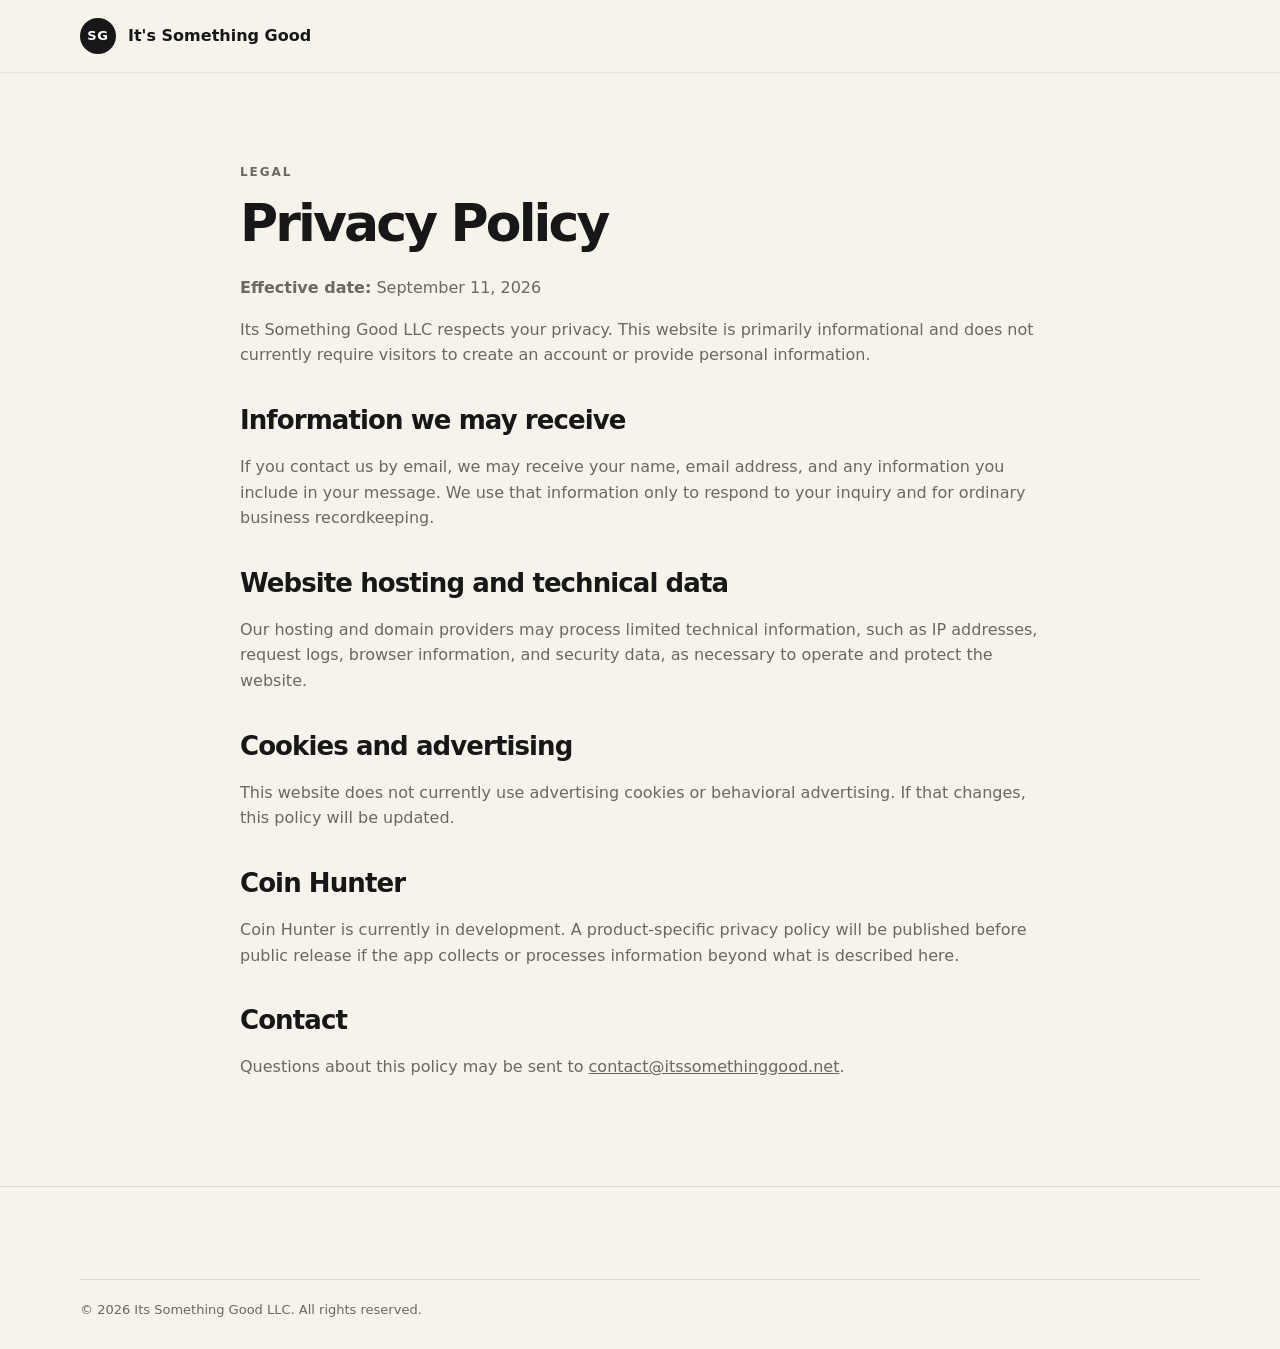
==== privacy.html @ b618f7d9 "Add files via upload It's Something Good Website" ====
<!doctype html><html lang="en"><head><meta charset="utf-8"><meta name="viewport" content="width=device-width,initial-scale=1"><title>Privacy Policy | It's Something Good</title><link rel="stylesheet" href="styles.css"></head><body><header class="site-header"><div class="wrap nav"><a class="brand" href="index.html"><span class="mark">SG</span><span>It's Something Good</span></a></div></header><main class="wrap legal"><p class="eyebrow">Legal</p><h1>Privacy Policy</h1><p><strong>Effective date:</strong> September 11, 2026</p><p>Its Something Good LLC respects your privacy. This website is primarily informational and does not currently require visitors to create an account or provide personal information.</p><h2>Information we may receive</h2><p>If you contact us by email, we may receive your name, email address, and any information you include in your message. We use that information only to respond to your inquiry and for ordinary business recordkeeping.</p><h2>Website hosting and technical data</h2><p>Our hosting and domain providers may process limited technical information, such as IP addresses, request logs, browser information, and security data, as necessary to operate and protect the website.</p><h2>Cookies and advertising</h2><p>This website does not currently use advertising cookies or behavioral advertising. If that changes, this policy will be updated.</p><h2>Coin Hunter</h2><p>Coin Hunter is currently in development. A product-specific privacy policy will be published before public release if the app collects or processes information beyond what is described here.</p><h2>Contact</h2><p>Questions about this policy may be sent to <a href="mailto:contact@itssomethinggood.net">contact@itssomethinggood.net</a>.</p></main><footer><div class="wrap copyright">© 2026 Its Something Good LLC. All rights reserved.</div></footer></body></html>
---- styles.css ----
:root{--bg:#f6f3ec;--ink:#171717;--muted:#6c675f;--card:#fff;--line:#ded8cc;--accent:#222}
*{box-sizing:border-box}html{scroll-behavior:smooth}body{margin:0;font-family:Inter,ui-sans-serif,system-ui,-apple-system,BlinkMacSystemFont,"Segoe UI",sans-serif;color:var(--ink);background:var(--bg);line-height:1.6}a{color:inherit}.wrap{width:min(1120px,calc(100% - 40px));margin:0 auto}.narrow{max-width:760px}.site-header{position:sticky;top:0;z-index:10;background:rgba(246,243,236,.92);backdrop-filter:blur(14px);border-bottom:1px solid rgba(0,0,0,.06)}.nav{height:72px;display:flex;align-items:center;justify-content:space-between;gap:24px}.brand{display:flex;align-items:center;gap:12px;text-decoration:none;font-weight:750}.mark{display:grid;place-items:center;width:36px;height:36px;border-radius:50%;background:#171717;color:#fff;font-size:13px;letter-spacing:.06em}nav{display:flex;gap:26px}nav a{text-decoration:none;color:var(--muted);font-size:14px;font-weight:650}.hero{padding:100px 0 90px}.hero-grid{display:grid;grid-template-columns:1.4fr .8fr;gap:70px;align-items:center}.eyebrow{text-transform:uppercase;letter-spacing:.16em;font-size:12px;font-weight:800;color:var(--muted);margin:0 0 16px}h1{font-size:clamp(48px,7vw,84px);line-height:.98;letter-spacing:-.055em;margin:0 0 26px;max-width:850px}h2{font-size:clamp(32px,4vw,48px);line-height:1.08;letter-spacing:-.035em;margin:0 0 20px}.lede{font-size:21px;max-width:690px;color:var(--muted);margin-bottom:34px}.actions{display:flex;gap:22px;align-items:center;flex-wrap:wrap}.button{display:inline-block;background:var(--accent);color:#fff;text-decoration:none;padding:14px 20px;border-radius:12px;font-weight:750}.text-link{text-decoration:none;font-weight:750}.hero-card{min-height:330px;background:#1c1c1c;color:#fff;border-radius:28px;padding:34px;display:flex;flex-direction:column;justify-content:flex-end;box-shadow:0 25px 70px rgba(0,0,0,.16)}.coin{width:120px;height:120px;border-radius:50%;border:10px double #d6b15a;display:grid;place-items:center;margin:auto;background:#bf9140;color:#2b2214;box-shadow:inset 0 0 0 3px rgba(255,255,255,.18)}.coin span{font-size:27px;font-weight:900;letter-spacing:.08em}.hero-card p{font-size:28px;font-weight:800;margin:24px 0 0}.hero-card small{color:#c8c8c8}.section{padding:92px 0}.alt{background:#ebe6da}.section p{font-size:18px;color:var(--muted)}.project-card{background:var(--card);border:1px solid var(--line);border-radius:26px;padding:38px;display:grid;grid-template-columns:1fr auto;gap:36px;align-items:center}.status{display:inline-block;padding:7px 11px;border-radius:999px;background:#eee9df;font-size:12px;font-weight:800;text-transform:uppercase;letter-spacing:.08em;margin-bottom:18px}.project-card h2{margin-bottom:12px}.project-badge{font-size:66px}.email{font-size:clamp(20px,4vw,32px);font-weight:800;text-decoration-thickness:2px;text-underline-offset:5px}footer{padding:54px 0 28px;border-top:1px solid var(--line)}.footer-grid{display:flex;justify-content:space-between;gap:30px;align-items:flex-start}.footer-grid p{color:var(--muted);margin:6px 0 0}.footer-links{display:flex;gap:20px}.footer-links a{color:var(--muted)}.copyright{margin-top:38px;padding-top:20px;border-top:1px solid var(--line);color:var(--muted);font-size:13px}.legal{padding:90px 0;max-width:800px}.legal h1{font-size:52px}.legal h2{font-size:26px;margin-top:38px}.legal p,.legal li{color:var(--muted)}@media(max-width:760px){nav{display:none}.hero{padding:72px 0 60px}.hero-grid{grid-template-columns:1fr;gap:42px}.hero-card{min-height:280px}.section{padding:70px 0}.project-card{grid-template-columns:1fr;padding:28px}.footer-grid{flex-direction:column}}
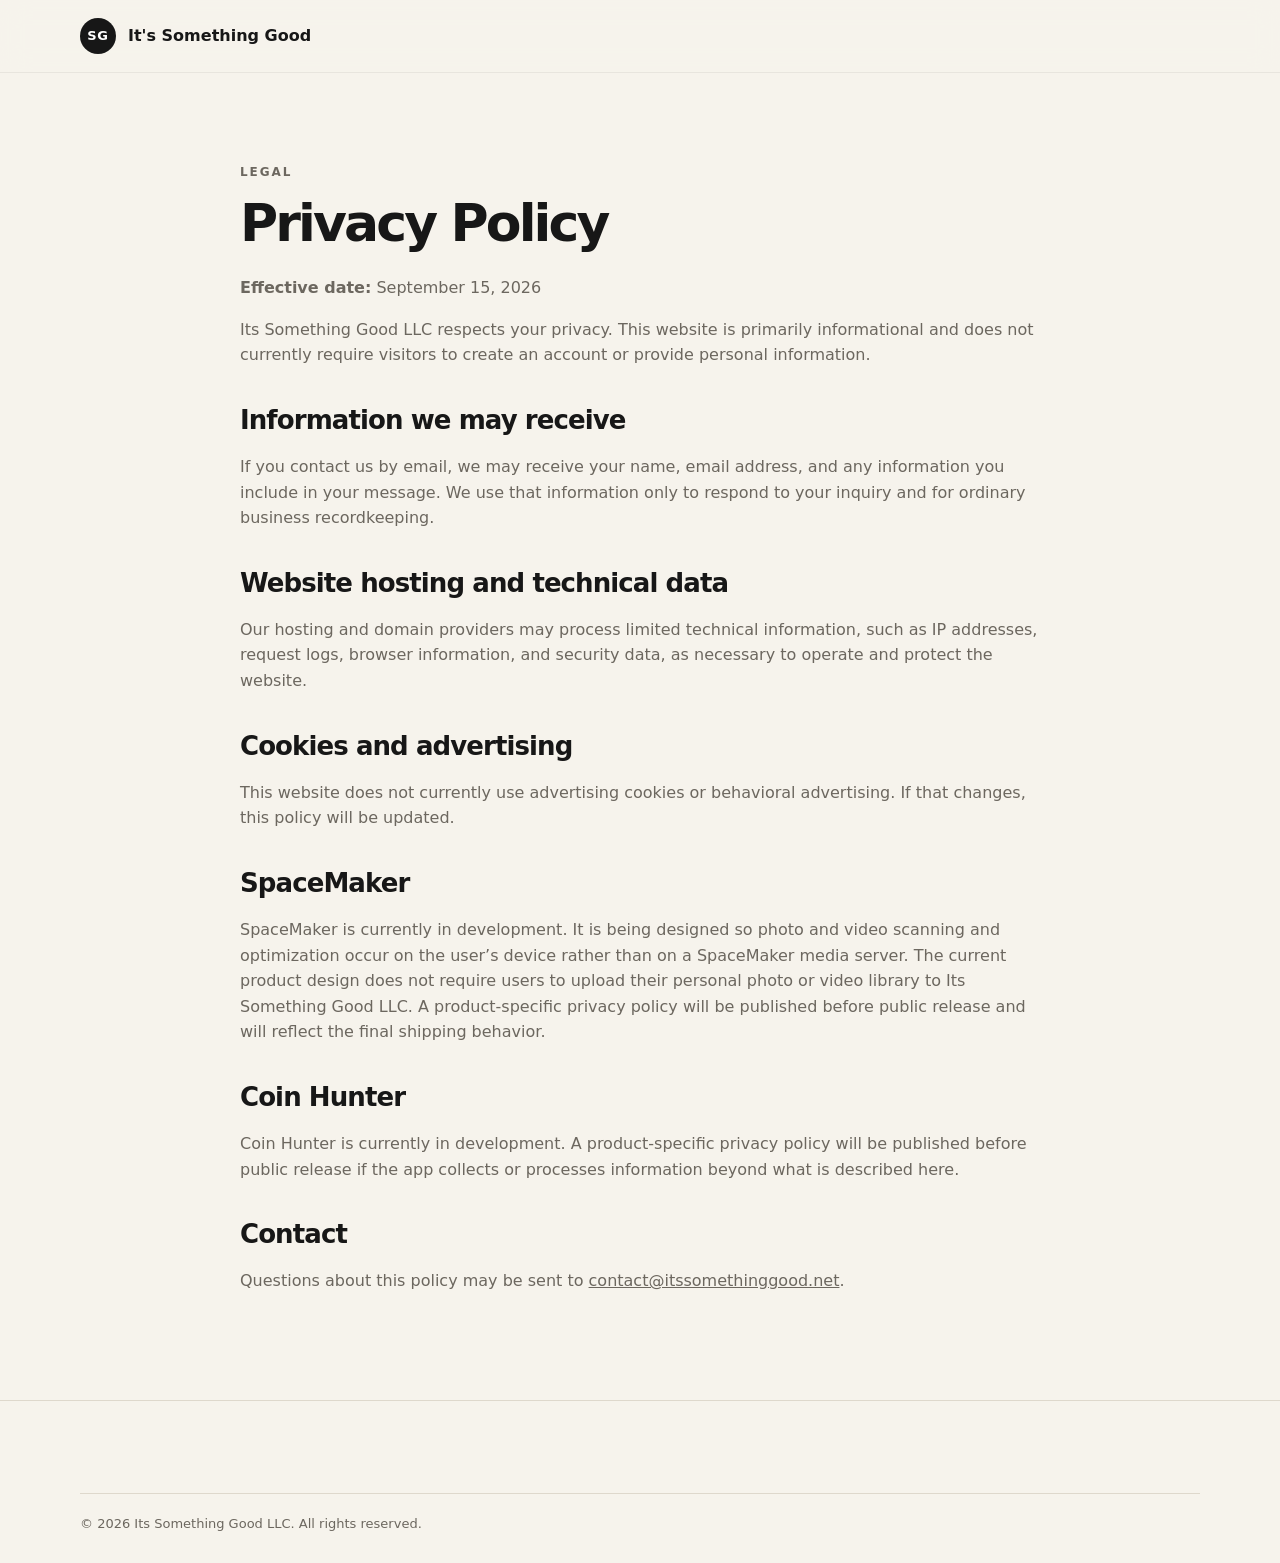
==== commit 8daa2057: "Add SpaceMaker privacy information" ====
--- a/privacy.html
+++ b/privacy.html
@@ -1 +1 @@
-<!doctype html><html lang="en"><head><meta charset="utf-8"><meta name="viewport" content="width=device-width,initial-scale=1"><title>Privacy Policy | It's Something Good</title><link rel="stylesheet" href="styles.css"></head><body><header class="site-header"><div class="wrap nav"><a class="brand" href="index.html"><span class="mark">SG</span><span>It's Something Good</span></a></div></header><main class="wrap legal"><p class="eyebrow">Legal</p><h1>Privacy Policy</h1><p><strong>Effective date:</strong> September 11, 2026</p><p>Its Something Good LLC respects your privacy. This website is primarily informational and does not currently require visitors to create an account or provide personal information.</p><h2>Information we may receive</h2><p>If you contact us by email, we may receive your name, email address, and any information you include in your message. We use that information only to respond to your inquiry and for ordinary business recordkeeping.</p><h2>Website hosting and technical data</h2><p>Our hosting and domain providers may process limited technical information, such as IP addresses, request logs, browser information, and security data, as necessary to operate and protect the website.</p><h2>Cookies and advertising</h2><p>This website does not currently use advertising cookies or behavioral advertising. If that changes, this policy will be updated.</p><h2>Coin Hunter</h2><p>Coin Hunter is currently in development. A product-specific privacy policy will be published before public release if the app collects or processes information beyond what is described here.</p><h2>Contact</h2><p>Questions about this policy may be sent to <a href="mailto:contact@itssomethinggood.net">contact@itssomethinggood.net</a>.</p></main><footer><div class="wrap copyright">© 2026 Its Something Good LLC. All rights reserved.</div></footer></body></html>+<!doctype html><html lang="en"><head><meta charset="utf-8"><meta name="viewport" content="width=device-width,initial-scale=1"><title>Privacy Policy | It's Something Good</title><link rel="stylesheet" href="styles.css"></head><body><header class="site-header"><div class="wrap nav"><a class="brand" href="index.html"><span class="mark">SG</span><span>It's Something Good</span></a></div></header><main class="wrap legal"><p class="eyebrow">Legal</p><h1>Privacy Policy</h1><p><strong>Effective date:</strong> September 15, 2026</p><p>Its Something Good LLC respects your privacy. This website is primarily informational and does not currently require visitors to create an account or provide personal information.</p><h2>Information we may receive</h2><p>If you contact us by email, we may receive your name, email address, and any information you include in your message. We use that information only to respond to your inquiry and for ordinary business recordkeeping.</p><h2>Website hosting and technical data</h2><p>Our hosting and domain providers may process limited technical information, such as IP addresses, request logs, browser information, and security data, as necessary to operate and protect the website.</p><h2>Cookies and advertising</h2><p>This website does not currently use advertising cookies or behavioral advertising. If that changes, this policy will be updated.</p><h2>SpaceMaker</h2><p>SpaceMaker is currently in development. It is being designed so photo and video scanning and optimization occur on the user’s device rather than on a SpaceMaker media server. The current product design does not require users to upload their personal photo or video library to Its Something Good LLC. A product-specific privacy policy will be published before public release and will reflect the final shipping behavior.</p><h2>Coin Hunter</h2><p>Coin Hunter is currently in development. A product-specific privacy policy will be published before public release if the app collects or processes information beyond what is described here.</p><h2>Contact</h2><p>Questions about this policy may be sent to <a href="mailto:contact@itssomethinggood.net">contact@itssomethinggood.net</a>.</p></main><footer><div class="wrap copyright">© 2026 Its Something Good LLC. All rights reserved.</div></footer></body></html>
--- a/styles.css
+++ b/styles.css
@@ -1,2 +1,2 @@
 :root{--bg:#f6f3ec;--ink:#171717;--muted:#6c675f;--card:#fff;--line:#ded8cc;--accent:#222}
-*{box-sizing:border-box}html{scroll-behavior:smooth}body{margin:0;font-family:Inter,ui-sans-serif,system-ui,-apple-system,BlinkMacSystemFont,"Segoe UI",sans-serif;color:var(--ink);background:var(--bg);line-height:1.6}a{color:inherit}.wrap{width:min(1120px,calc(100% - 40px));margin:0 auto}.narrow{max-width:760px}.site-header{position:sticky;top:0;z-index:10;background:rgba(246,243,236,.92);backdrop-filter:blur(14px);border-bottom:1px solid rgba(0,0,0,.06)}.nav{height:72px;display:flex;align-items:center;justify-content:space-between;gap:24px}.brand{display:flex;align-items:center;gap:12px;text-decoration:none;font-weight:750}.mark{display:grid;place-items:center;width:36px;height:36px;border-radius:50%;background:#171717;color:#fff;font-size:13px;letter-spacing:.06em}nav{display:flex;gap:26px}nav a{text-decoration:none;color:var(--muted);font-size:14px;font-weight:650}.hero{padding:100px 0 90px}.hero-grid{display:grid;grid-template-columns:1.4fr .8fr;gap:70px;align-items:center}.eyebrow{text-transform:uppercase;letter-spacing:.16em;font-size:12px;font-weight:800;color:var(--muted);margin:0 0 16px}h1{font-size:clamp(48px,7vw,84px);line-height:.98;letter-spacing:-.055em;margin:0 0 26px;max-width:850px}h2{font-size:clamp(32px,4vw,48px);line-height:1.08;letter-spacing:-.035em;margin:0 0 20px}.lede{font-size:21px;max-width:690px;color:var(--muted);margin-bottom:34px}.actions{display:flex;gap:22px;align-items:center;flex-wrap:wrap}.button{display:inline-block;background:var(--accent);color:#fff;text-decoration:none;padding:14px 20px;border-radius:12px;font-weight:750}.text-link{text-decoration:none;font-weight:750}.hero-card{min-height:330px;background:#1c1c1c;color:#fff;border-radius:28px;padding:34px;display:flex;flex-direction:column;justify-content:flex-end;box-shadow:0 25px 70px rgba(0,0,0,.16)}.coin{width:120px;height:120px;border-radius:50%;border:10px double #d6b15a;display:grid;place-items:center;margin:auto;background:#bf9140;color:#2b2214;box-shadow:inset 0 0 0 3px rgba(255,255,255,.18)}.coin span{font-size:27px;font-weight:900;letter-spacing:.08em}.hero-card p{font-size:28px;font-weight:800;margin:24px 0 0}.hero-card small{color:#c8c8c8}.section{padding:92px 0}.alt{background:#ebe6da}.section p{font-size:18px;color:var(--muted)}.project-card{background:var(--card);border:1px solid var(--line);border-radius:26px;padding:38px;display:grid;grid-template-columns:1fr auto;gap:36px;align-items:center}.status{display:inline-block;padding:7px 11px;border-radius:999px;background:#eee9df;font-size:12px;font-weight:800;text-transform:uppercase;letter-spacing:.08em;margin-bottom:18px}.project-card h2{margin-bottom:12px}.project-badge{font-size:66px}.email{font-size:clamp(20px,4vw,32px);font-weight:800;text-decoration-thickness:2px;text-underline-offset:5px}footer{padding:54px 0 28px;border-top:1px solid var(--line)}.footer-grid{display:flex;justify-content:space-between;gap:30px;align-items:flex-start}.footer-grid p{color:var(--muted);margin:6px 0 0}.footer-links{display:flex;gap:20px}.footer-links a{color:var(--muted)}.copyright{margin-top:38px;padding-top:20px;border-top:1px solid var(--line);color:var(--muted);font-size:13px}.legal{padding:90px 0;max-width:800px}.legal h1{font-size:52px}.legal h2{font-size:26px;margin-top:38px}.legal p,.legal li{color:var(--muted)}@media(max-width:760px){nav{display:none}.hero{padding:72px 0 60px}.hero-grid{grid-template-columns:1fr;gap:42px}.hero-card{min-height:280px}.section{padding:70px 0}.project-card{grid-template-columns:1fr;padding:28px}.footer-grid{flex-direction:column}}
+*{box-sizing:border-box}html{scroll-behavior:smooth}body{margin:0;font-family:Inter,ui-sans-serif,system-ui,-apple-system,BlinkMacSystemFont,"Segoe UI",sans-serif;color:var(--ink);background:var(--bg);line-height:1.6}a{color:inherit}.wrap{width:min(1120px,calc(100% - 40px));margin:0 auto}.narrow{max-width:760px}.site-header{position:sticky;top:0;z-index:10;background:rgba(246,243,236,.92);backdrop-filter:blur(14px);border-bottom:1px solid rgba(0,0,0,.06)}.nav{height:72px;display:flex;align-items:center;justify-content:space-between;gap:24px}.brand{display:flex;align-items:center;gap:12px;text-decoration:none;font-weight:750}.mark{display:grid;place-items:center;width:36px;height:36px;border-radius:50%;background:#171717;color:#fff;font-size:13px;letter-spacing:.06em}nav{display:flex;gap:26px}nav a{text-decoration:none;color:var(--muted);font-size:14px;font-weight:650}.hero{padding:100px 0 90px}.hero-grid{display:grid;grid-template-columns:1.4fr .8fr;gap:70px;align-items:center}.eyebrow{text-transform:uppercase;letter-spacing:.16em;font-size:12px;font-weight:800;color:var(--muted);margin:0 0 16px}h1{font-size:clamp(48px,7vw,84px);line-height:.98;letter-spacing:-.055em;margin:0 0 26px;max-width:850px}h2{font-size:clamp(32px,4vw,48px);line-height:1.08;letter-spacing:-.035em;margin:0 0 20px}.lede{font-size:21px;max-width:690px;color:var(--muted);margin-bottom:34px}.actions{display:flex;gap:22px;align-items:center;flex-wrap:wrap}.button{display:inline-block;background:var(--accent);color:#fff;text-decoration:none;padding:14px 20px;border-radius:12px;font-weight:750}.text-link{text-decoration:none;font-weight:750}.hero-card{min-height:330px;background:#1c1c1c;color:#fff;border-radius:28px;padding:34px;display:flex;flex-direction:column;justify-content:flex-end;box-shadow:0 25px 70px rgba(0,0,0,.16)}.hero-visual{display:flex;justify-content:center;align-items:center;min-height:180px;margin-bottom:8px}.hero-visual img{width:190px;height:190px;object-fit:contain;filter:drop-shadow(0 18px 28px rgba(0,0,0,.35))}.hero-card p{font-size:28px;font-weight:800;margin:24px 0 0}.hero-card small{color:#c8c8c8}.spacemaker-hero{background:radial-gradient(circle at 75% 20%,rgba(0,217,255,.24),transparent 34%),linear-gradient(145deg,#07172f,#0b2e66 58%,#08204c);overflow:hidden}.space-visual{min-height:185px;display:flex;align-items:center;justify-content:center;gap:22px}.media-stack{position:relative;display:flex;align-items:center;justify-content:center;color:#bdf8ff;background:linear-gradient(145deg,#0d4ca5,#082b68);border:1px solid rgba(126,234,255,.48);box-shadow:0 15px 35px rgba(0,0,0,.3),0 0 28px rgba(0,197,255,.18)}.media-stack span{position:absolute;font-size:20px;font-weight:900}.media-stack span:nth-child(1){transform:translate(-11px,-7px)}.media-stack span:nth-child(2){transform:translate(12px,10px);font-size:13px}.media-stack span:nth-child(3){transform:translate(17px,-18px);font-size:15px}.media-stack-large{width:108px;height:108px;border-radius:24px;transform:rotate(-5deg)}.media-stack-small{width:65px;height:65px;border-radius:17px;transform:rotate(5deg)}.space-arrow{font-size:46px;line-height:1;color:#4defff;text-shadow:0 0 18px rgba(77,239,255,.75);font-weight:300}.section{padding:92px 0}.alt{background:#ebe6da}.section p{font-size:18px;color:var(--muted)}.project-list{display:grid;gap:24px}.project-card{background:var(--card);border:1px solid var(--line);border-radius:26px;padding:38px;display:grid;grid-template-columns:1fr auto;gap:36px;align-items:center}.project-card-featured{border-color:#b8cedd;background:linear-gradient(145deg,#fff 0,#f6fbff 62%,#edf7ff 100%);box-shadow:0 18px 45px rgba(22,79,125,.08)}.status{display:inline-block;padding:7px 11px;border-radius:999px;background:#eee9df;font-size:12px;font-weight:800;text-transform:uppercase;letter-spacing:.08em;margin-bottom:18px}.project-card h2{margin-bottom:12px}.project-card .project-tagline{font-size:20px;color:#0d5b91;font-weight:800;margin:0 0 10px}.project-badge-wrap{display:flex;align-items:center;justify-content:center}.project-badge-image{width:110px;height:110px;object-fit:contain;filter:drop-shadow(0 12px 20px rgba(0,0,0,.18))}.spacemaker-badge{width:110px;height:110px;border-radius:26px;display:grid;place-items:center;color:#dffcff;font-weight:900;font-size:32px;letter-spacing:-.03em;background:radial-gradient(circle at 68% 25%,#15d7ff 0,#0875d6 26%,#0a367c 58%,#071a3b 100%);border:1px solid rgba(12,103,183,.35);box-shadow:0 15px 28px rgba(7,52,104,.22),inset 0 0 22px rgba(89,234,255,.2)}.feature-chips{display:flex;flex-wrap:wrap;gap:8px;margin-top:20px}.feature-chips span{font-size:12px;font-weight:750;color:#184d6d;background:#e8f5fb;border:1px solid #cae7f3;border-radius:999px;padding:7px 10px}.email{font-size:clamp(20px,4vw,32px);font-weight:800;text-decoration-thickness:2px;text-underline-offset:5px}footer{padding:54px 0 28px;border-top:1px solid var(--line)}.footer-grid{display:flex;justify-content:space-between;gap:30px;align-items:flex-start}.footer-grid p{color:var(--muted);margin:6px 0 0}.footer-links{display:flex;gap:20px}.footer-links a{color:var(--muted)}.copyright{margin-top:38px;padding-top:20px;border-top:1px solid var(--line);color:var(--muted);font-size:13px}.legal{padding:90px 0;max-width:800px}.legal h1{font-size:52px}.legal h2{font-size:26px;margin-top:38px}.legal p,.legal li{color:var(--muted)}@media(max-width:760px){nav{display:none}.hero{padding:72px 0 60px}.hero-grid{grid-template-columns:1fr;gap:42px}.hero-card{min-height:280px}.section{padding:70px 0}.project-card{grid-template-columns:1fr;padding:28px}.project-badge-wrap{justify-content:flex-start}.feature-chips{gap:6px}.footer-grid{flex-direction:column}}
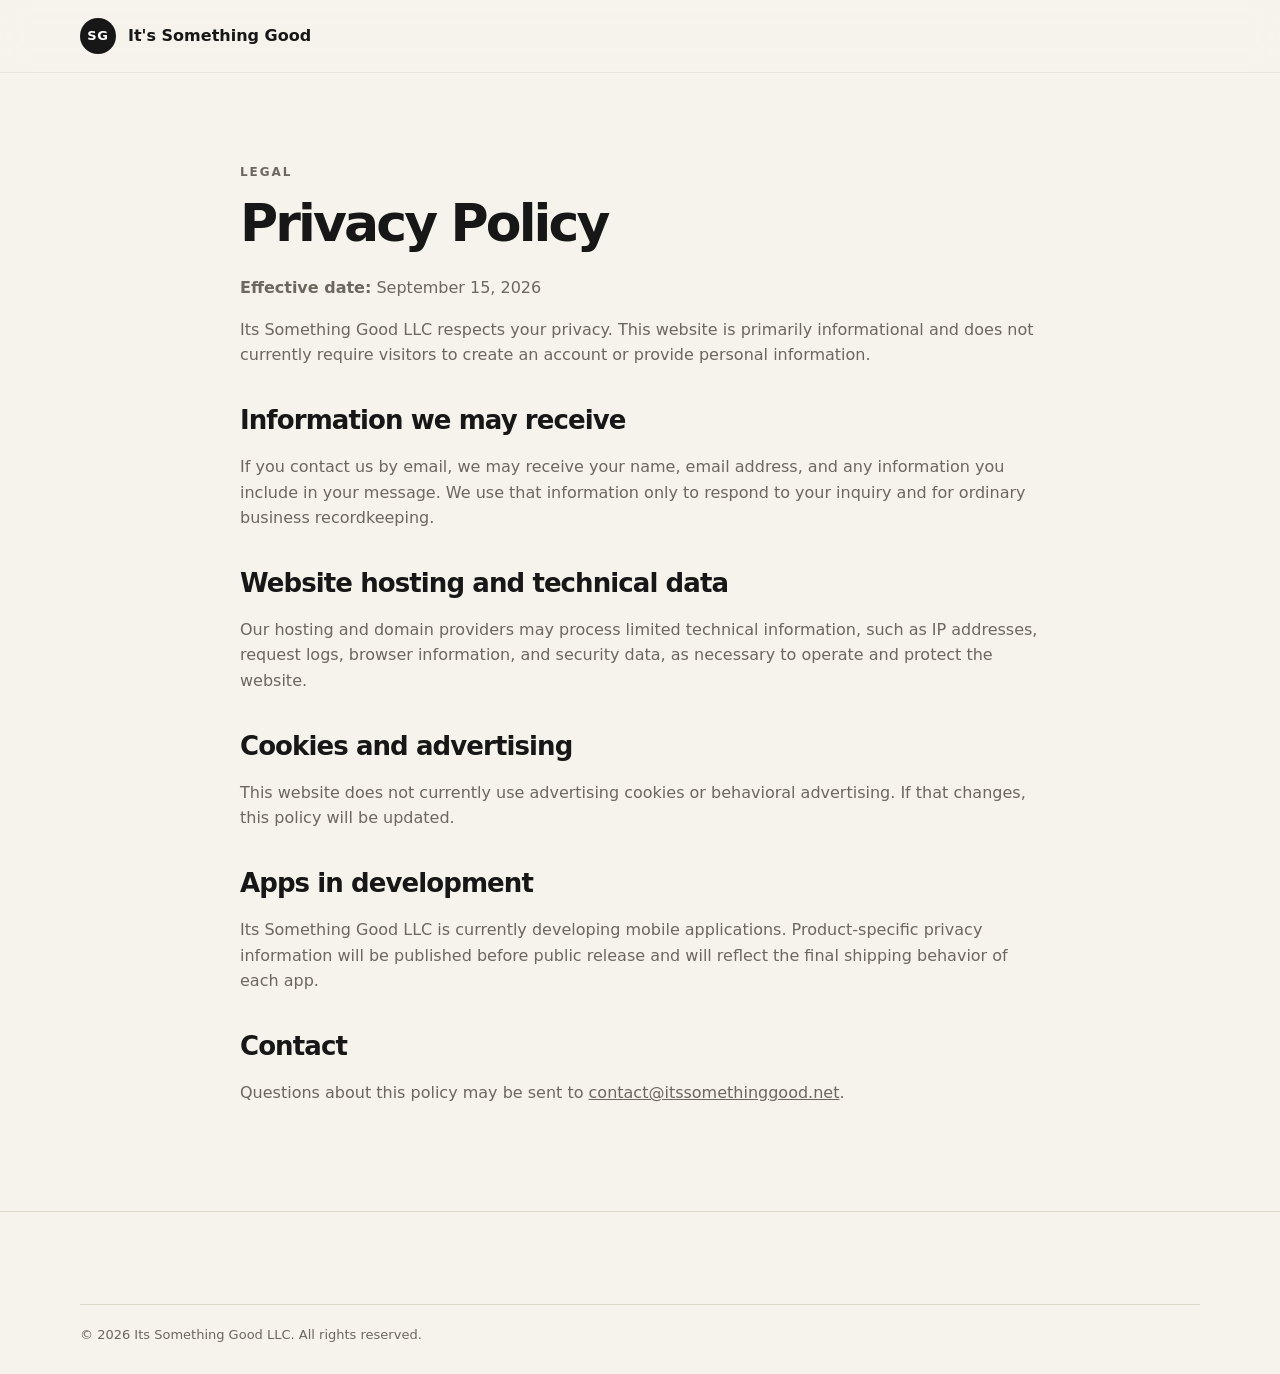
==== commit e276ef48: "Remove unreleased app details from public privacy page" ====
--- a/privacy.html
+++ b/privacy.html
@@ -1 +1 @@
-<!doctype html><html lang="en"><head><meta charset="utf-8"><meta name="viewport" content="width=device-width,initial-scale=1"><title>Privacy Policy | It's Something Good</title><link rel="stylesheet" href="styles.css"></head><body><header class="site-header"><div class="wrap nav"><a class="brand" href="index.html"><span class="mark">SG</span><span>It's Something Good</span></a></div></header><main class="wrap legal"><p class="eyebrow">Legal</p><h1>Privacy Policy</h1><p><strong>Effective date:</strong> September 15, 2026</p><p>Its Something Good LLC respects your privacy. This website is primarily informational and does not currently require visitors to create an account or provide personal information.</p><h2>Information we may receive</h2><p>If you contact us by email, we may receive your name, email address, and any information you include in your message. We use that information only to respond to your inquiry and for ordinary business recordkeeping.</p><h2>Website hosting and technical data</h2><p>Our hosting and domain providers may process limited technical information, such as IP addresses, request logs, browser information, and security data, as necessary to operate and protect the website.</p><h2>Cookies and advertising</h2><p>This website does not currently use advertising cookies or behavioral advertising. If that changes, this policy will be updated.</p><h2>SpaceMaker</h2><p>SpaceMaker is currently in development. It is being designed so photo and video scanning and optimization occur on the user’s device rather than on a SpaceMaker media server. The current product design does not require users to upload their personal photo or video library to Its Something Good LLC. A product-specific privacy policy will be published before public release and will reflect the final shipping behavior.</p><h2>Coin Hunter</h2><p>Coin Hunter is currently in development. A product-specific privacy policy will be published before public release if the app collects or processes information beyond what is described here.</p><h2>Contact</h2><p>Questions about this policy may be sent to <a href="mailto:contact@itssomethinggood.net">contact@itssomethinggood.net</a>.</p></main><footer><div class="wrap copyright">© 2026 Its Something Good LLC. All rights reserved.</div></footer></body></html>+<!doctype html><html lang="en"><head><meta charset="utf-8"><meta name="viewport" content="width=device-width,initial-scale=1"><title>Privacy Policy | It's Something Good</title><link rel="stylesheet" href="styles.css"></head><body><header class="site-header"><div class="wrap nav"><a class="brand" href="index.html"><span class="mark">SG</span><span>It's Something Good</span></a></div></header><main class="wrap legal"><p class="eyebrow">Legal</p><h1>Privacy Policy</h1><p><strong>Effective date:</strong> September 15, 2026</p><p>Its Something Good LLC respects your privacy. This website is primarily informational and does not currently require visitors to create an account or provide personal information.</p><h2>Information we may receive</h2><p>If you contact us by email, we may receive your name, email address, and any information you include in your message. We use that information only to respond to your inquiry and for ordinary business recordkeeping.</p><h2>Website hosting and technical data</h2><p>Our hosting and domain providers may process limited technical information, such as IP addresses, request logs, browser information, and security data, as necessary to operate and protect the website.</p><h2>Cookies and advertising</h2><p>This website does not currently use advertising cookies or behavioral advertising. If that changes, this policy will be updated.</p><h2>Apps in development</h2><p>Its Something Good LLC is currently developing mobile applications. Product-specific privacy information will be published before public release and will reflect the final shipping behavior of each app.</p><h2>Contact</h2><p>Questions about this policy may be sent to <a href="mailto:contact@itssomethinggood.net">contact@itssomethinggood.net</a>.</p></main><footer><div class="wrap copyright">© 2026 Its Something Good LLC. All rights reserved.</div></footer></body></html>
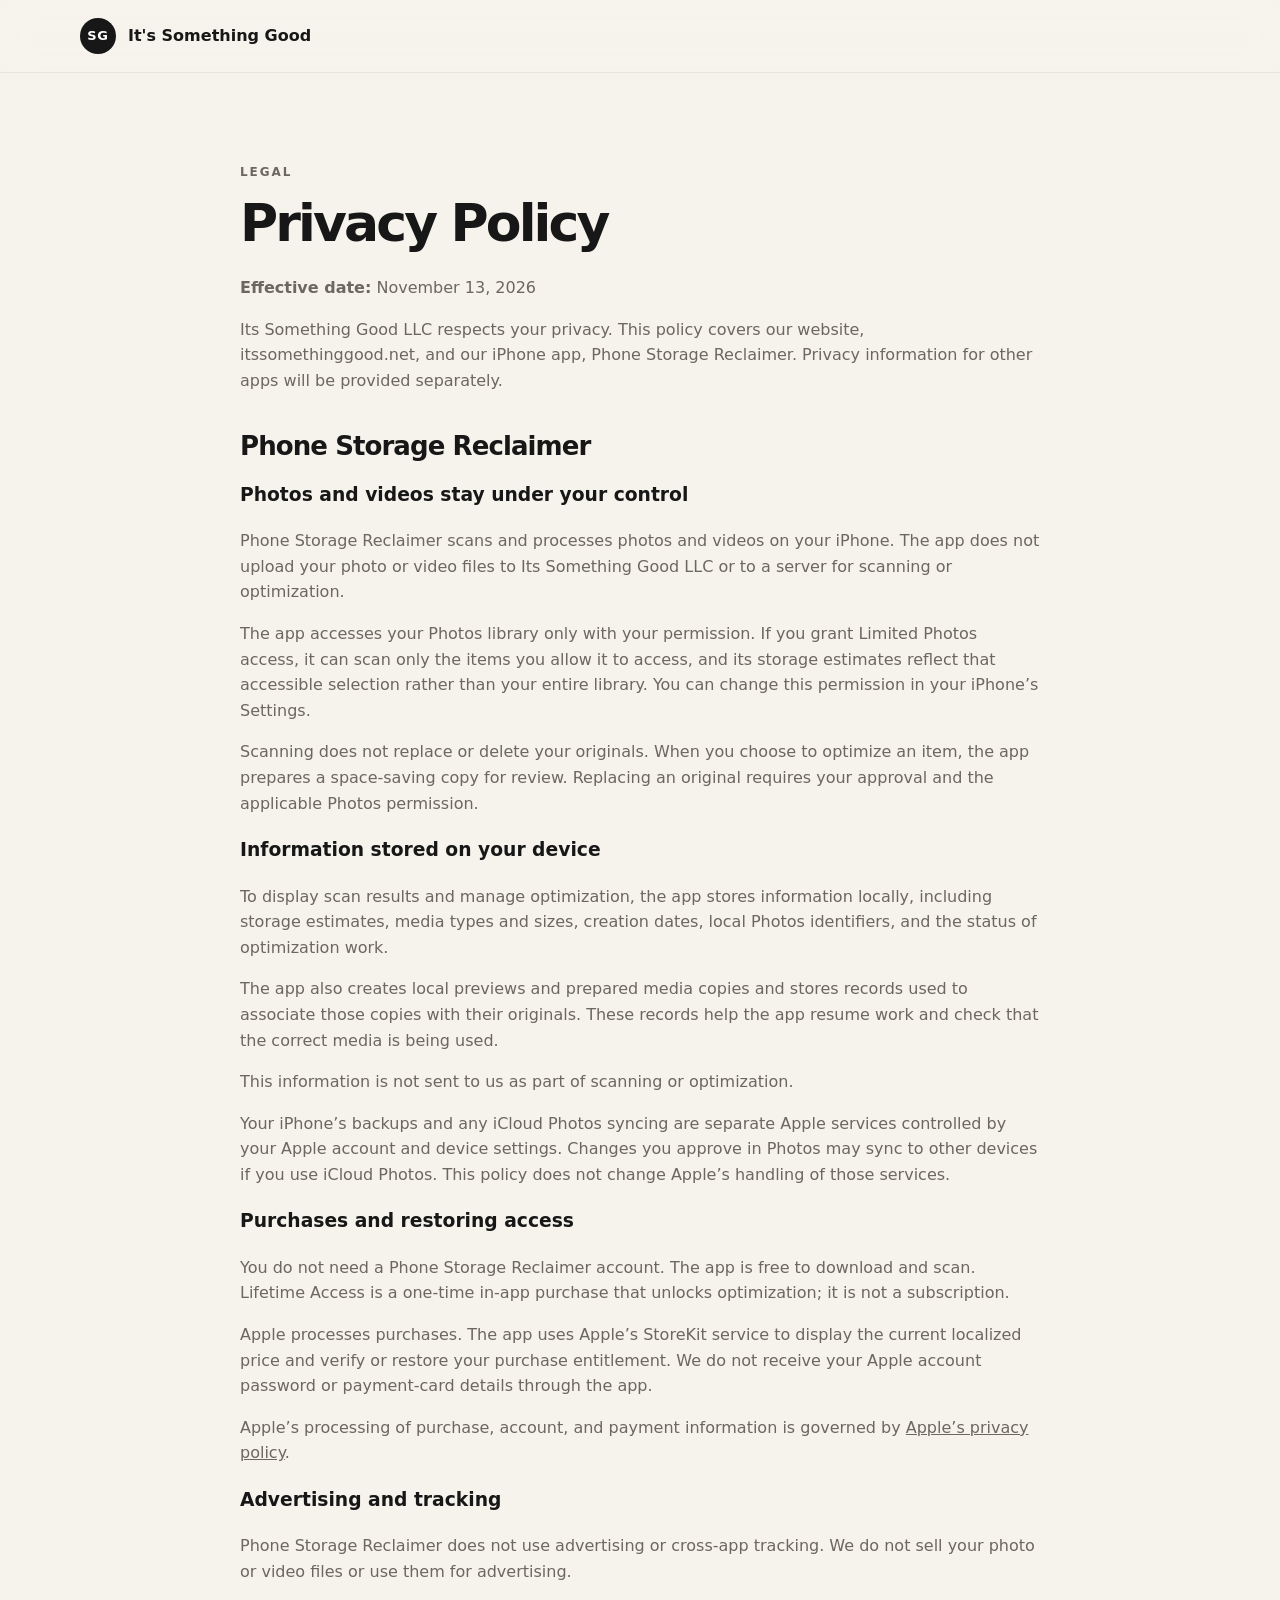
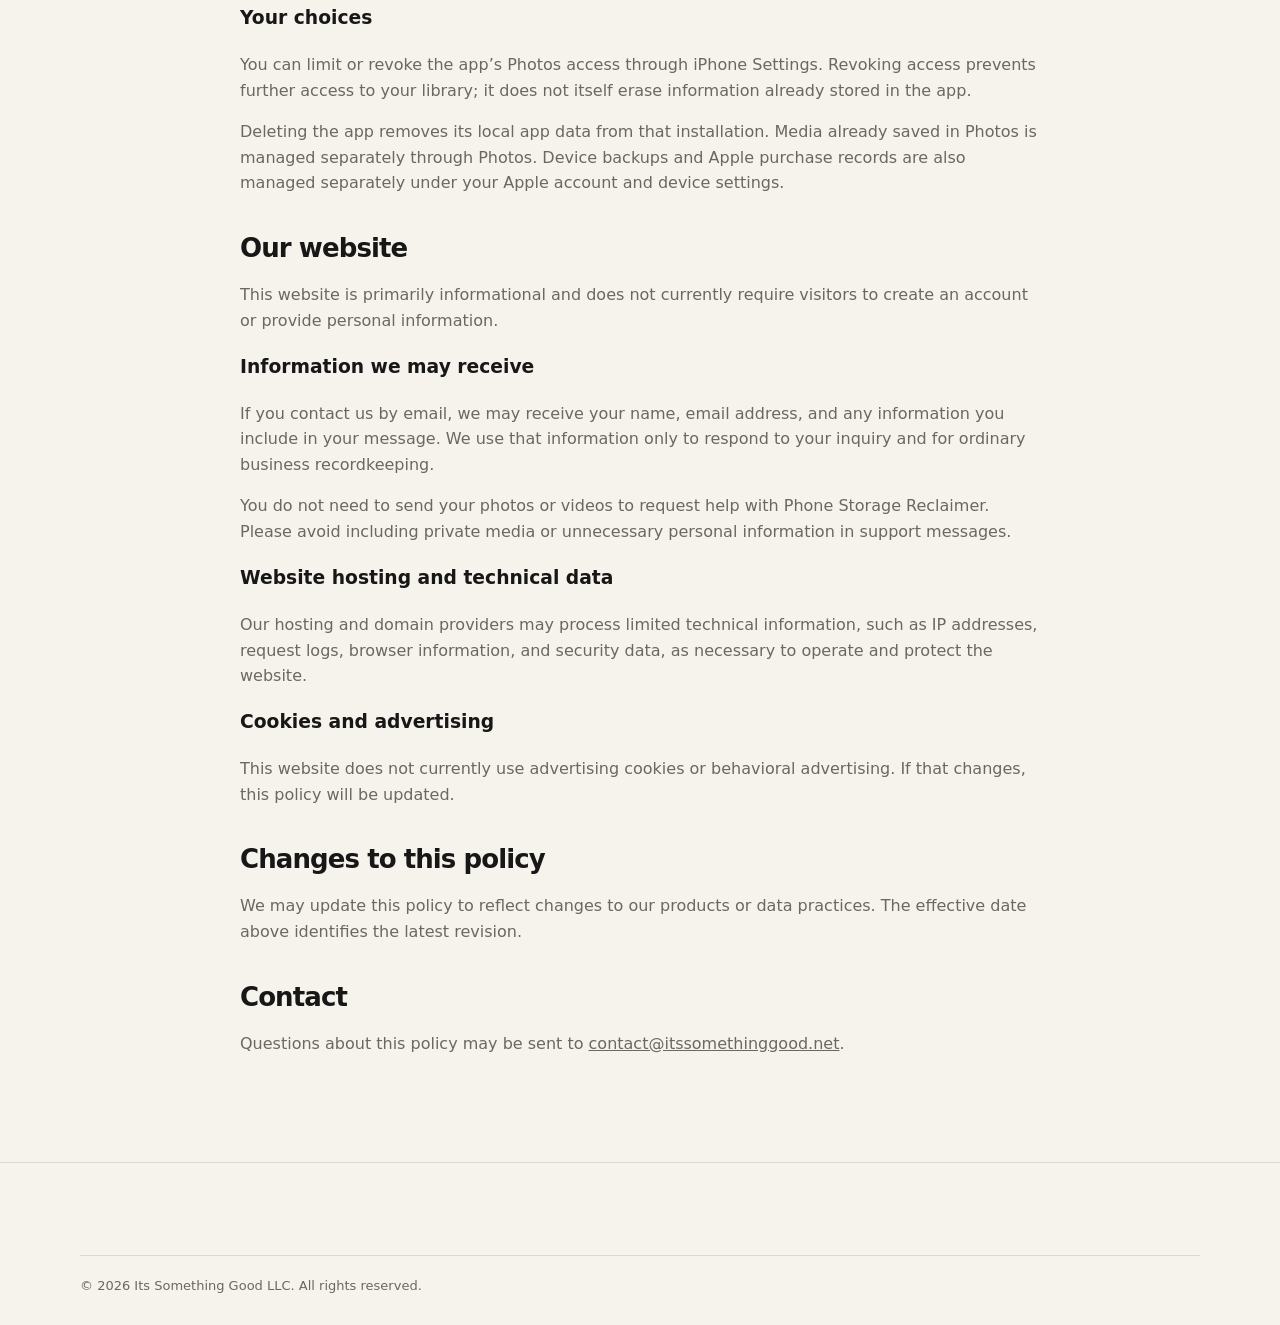
==== commit 34430934: "Update privacy policy for Phone Storage Reclaimer" ====
--- a/privacy.html
+++ b/privacy.html
@@ -1 +1,74 @@
-<!doctype html><html lang="en"><head><meta charset="utf-8"><meta name="viewport" content="width=device-width,initial-scale=1"><title>Privacy Policy | It's Something Good</title><link rel="stylesheet" href="styles.css"></head><body><header class="site-header"><div class="wrap nav"><a class="brand" href="index.html"><span class="mark">SG</span><span>It's Something Good</span></a></div></header><main class="wrap legal"><p class="eyebrow">Legal</p><h1>Privacy Policy</h1><p><strong>Effective date:</strong> September 15, 2026</p><p>Its Something Good LLC respects your privacy. This website is primarily informational and does not currently require visitors to create an account or provide personal information.</p><h2>Information we may receive</h2><p>If you contact us by email, we may receive your name, email address, and any information you include in your message. We use that information only to respond to your inquiry and for ordinary business recordkeeping.</p><h2>Website hosting and technical data</h2><p>Our hosting and domain providers may process limited technical information, such as IP addresses, request logs, browser information, and security data, as necessary to operate and protect the website.</p><h2>Cookies and advertising</h2><p>This website does not currently use advertising cookies or behavioral advertising. If that changes, this policy will be updated.</p><h2>Apps in development</h2><p>Its Something Good LLC is currently developing mobile applications. Product-specific privacy information will be published before public release and will reflect the final shipping behavior of each app.</p><h2>Contact</h2><p>Questions about this policy may be sent to <a href="mailto:contact@itssomethinggood.net">contact@itssomethinggood.net</a>.</p></main><footer><div class="wrap copyright">© 2026 Its Something Good LLC. All rights reserved.</div></footer></body></html>+<!doctype html>
+<html lang="en">
+<head>
+  <meta charset="utf-8">
+  <meta name="viewport" content="width=device-width, initial-scale=1">
+  <title>Privacy Policy | It's Something Good</title>
+  <link rel="stylesheet" href="styles.css">
+</head>
+<body>
+  <header class="site-header">
+    <div class="wrap nav">
+      <a class="brand" href="index.html">
+        <span class="mark">SG</span>
+        <span>It's Something Good</span>
+      </a>
+    </div>
+  </header>
+
+  <main class="wrap legal">
+    <p class="eyebrow">Legal</p>
+    <h1>Privacy Policy</h1>
+    <p><strong>Effective date:</strong> November 13, 2026</p>
+
+    <p>Its Something Good LLC respects your privacy. This policy covers our website, itssomethinggood.net, and our iPhone app, Phone Storage Reclaimer. Privacy information for other apps will be provided separately.</p>
+
+    <h2>Phone Storage Reclaimer</h2>
+    <h3>Photos and videos stay under your control</h3>
+    <p>Phone Storage Reclaimer scans and processes photos and videos on your iPhone. The app does not upload your photo or video files to Its Something Good LLC or to a server for scanning or optimization.</p>
+    <p>The app accesses your Photos library only with your permission. If you grant Limited Photos access, it can scan only the items you allow it to access, and its storage estimates reflect that accessible selection rather than your entire library. You can change this permission in your iPhone’s Settings.</p>
+    <p>Scanning does not replace or delete your originals. When you choose to optimize an item, the app prepares a space-saving copy for review. Replacing an original requires your approval and the applicable Photos permission.</p>
+
+    <h3>Information stored on your device</h3>
+    <p>To display scan results and manage optimization, the app stores information locally, including storage estimates, media types and sizes, creation dates, local Photos identifiers, and the status of optimization work.</p>
+    <p>The app also creates local previews and prepared media copies and stores records used to associate those copies with their originals. These records help the app resume work and check that the correct media is being used.</p>
+    <p>This information is not sent to us as part of scanning or optimization.</p>
+    <p>Your iPhone’s backups and any iCloud Photos syncing are separate Apple services controlled by your Apple account and device settings. Changes you approve in Photos may sync to other devices if you use iCloud Photos. This policy does not change Apple’s handling of those services.</p>
+
+    <h3>Purchases and restoring access</h3>
+    <p>You do not need a Phone Storage Reclaimer account. The app is free to download and scan. Lifetime Access is a one-time in-app purchase that unlocks optimization; it is not a subscription.</p>
+    <p>Apple processes purchases. The app uses Apple’s StoreKit service to display the current localized price and verify or restore your purchase entitlement. We do not receive your Apple account password or payment-card details through the app.</p>
+    <p>Apple’s processing of purchase, account, and payment information is governed by <a href="https://www.apple.com/legal/privacy/">Apple’s privacy policy</a>.</p>
+
+    <h3>Advertising and tracking</h3>
+    <p>Phone Storage Reclaimer does not use advertising or cross-app tracking. We do not sell your photo or video files or use them for advertising.</p>
+
+    <h3>Your choices</h3>
+    <p>You can limit or revoke the app’s Photos access through iPhone Settings. Revoking access prevents further access to your library; it does not itself erase information already stored in the app.</p>
+    <p>Deleting the app removes its local app data from that installation. Media already saved in Photos is managed separately through Photos. Device backups and Apple purchase records are also managed separately under your Apple account and device settings.</p>
+
+    <h2>Our website</h2>
+    <p>This website is primarily informational and does not currently require visitors to create an account or provide personal information.</p>
+
+    <h3>Information we may receive</h3>
+    <p>If you contact us by email, we may receive your name, email address, and any information you include in your message. We use that information only to respond to your inquiry and for ordinary business recordkeeping.</p>
+    <p>You do not need to send your photos or videos to request help with Phone Storage Reclaimer. Please avoid including private media or unnecessary personal information in support messages.</p>
+
+    <h3>Website hosting and technical data</h3>
+    <p>Our hosting and domain providers may process limited technical information, such as IP addresses, request logs, browser information, and security data, as necessary to operate and protect the website.</p>
+
+    <h3>Cookies and advertising</h3>
+    <p>This website does not currently use advertising cookies or behavioral advertising. If that changes, this policy will be updated.</p>
+
+    <h2>Changes to this policy</h2>
+    <p>We may update this policy to reflect changes to our products or data practices. The effective date above identifies the latest revision.</p>
+
+    <h2>Contact</h2>
+    <p>Questions about this policy may be sent to <a href="mailto:contact@itssomethinggood.net">contact@itssomethinggood.net</a>.</p>
+  </main>
+
+  <footer>
+    <div class="wrap copyright">© 2026 Its Something Good LLC. All rights reserved.</div>
+  </footer>
+</body>
+</html>
--- a/styles.css
+++ b/styles.css
@@ -1,2 +1,31 @@
 :root{--bg:#f6f3ec;--ink:#171717;--muted:#6c675f;--card:#fff;--line:#ded8cc;--accent:#222}
-*{box-sizing:border-box}html{scroll-behavior:smooth}body{margin:0;font-family:Inter,ui-sans-serif,system-ui,-apple-system,BlinkMacSystemFont,"Segoe UI",sans-serif;color:var(--ink);background:var(--bg);line-height:1.6}a{color:inherit}.wrap{width:min(1120px,calc(100% - 40px));margin:0 auto}.narrow{max-width:760px}.site-header{position:sticky;top:0;z-index:10;background:rgba(246,243,236,.92);backdrop-filter:blur(14px);border-bottom:1px solid rgba(0,0,0,.06)}.nav{height:72px;display:flex;align-items:center;justify-content:space-between;gap:24px}.brand{display:flex;align-items:center;gap:12px;text-decoration:none;font-weight:750}.mark{display:grid;place-items:center;width:36px;height:36px;border-radius:50%;background:#171717;color:#fff;font-size:13px;letter-spacing:.06em}nav{display:flex;gap:26px}nav a{text-decoration:none;color:var(--muted);font-size:14px;font-weight:650}.hero{padding:100px 0 90px}.hero-grid{display:grid;grid-template-columns:1.4fr .8fr;gap:70px;align-items:center}.eyebrow{text-transform:uppercase;letter-spacing:.16em;font-size:12px;font-weight:800;color:var(--muted);margin:0 0 16px}h1{font-size:clamp(48px,7vw,84px);line-height:.98;letter-spacing:-.055em;margin:0 0 26px;max-width:850px}h2{font-size:clamp(32px,4vw,48px);line-height:1.08;letter-spacing:-.035em;margin:0 0 20px}.lede{font-size:21px;max-width:690px;color:var(--muted);margin-bottom:34px}.actions{display:flex;gap:22px;align-items:center;flex-wrap:wrap}.button{display:inline-block;background:var(--accent);color:#fff;text-decoration:none;padding:14px 20px;border-radius:12px;font-weight:750}.text-link{text-decoration:none;font-weight:750}.hero-card{min-height:330px;background:#1c1c1c;color:#fff;border-radius:28px;padding:34px;display:flex;flex-direction:column;justify-content:flex-end;box-shadow:0 25px 70px rgba(0,0,0,.16)}.hero-visual{display:flex;justify-content:center;align-items:center;min-height:180px;margin-bottom:8px}.hero-visual img{width:190px;height:190px;object-fit:contain;filter:drop-shadow(0 18px 28px rgba(0,0,0,.35))}.hero-card p{font-size:28px;font-weight:800;margin:24px 0 0}.hero-card small{color:#c8c8c8}.spacemaker-hero{background:radial-gradient(circle at 75% 20%,rgba(0,217,255,.24),transparent 34%),linear-gradient(145deg,#07172f,#0b2e66 58%,#08204c);overflow:hidden}.space-visual{min-height:185px;display:flex;align-items:center;justify-content:center;gap:22px}.media-stack{position:relative;display:flex;align-items:center;justify-content:center;color:#bdf8ff;background:linear-gradient(145deg,#0d4ca5,#082b68);border:1px solid rgba(126,234,255,.48);box-shadow:0 15px 35px rgba(0,0,0,.3),0 0 28px rgba(0,197,255,.18)}.media-stack span{position:absolute;font-size:20px;font-weight:900}.media-stack span:nth-child(1){transform:translate(-11px,-7px)}.media-stack span:nth-child(2){transform:translate(12px,10px);font-size:13px}.media-stack span:nth-child(3){transform:translate(17px,-18px);font-size:15px}.media-stack-large{width:108px;height:108px;border-radius:24px;transform:rotate(-5deg)}.media-stack-small{width:65px;height:65px;border-radius:17px;transform:rotate(5deg)}.space-arrow{font-size:46px;line-height:1;color:#4defff;text-shadow:0 0 18px rgba(77,239,255,.75);font-weight:300}.section{padding:92px 0}.alt{background:#ebe6da}.section p{font-size:18px;color:var(--muted)}.project-list{display:grid;gap:24px}.project-card{background:var(--card);border:1px solid var(--line);border-radius:26px;padding:38px;display:grid;grid-template-columns:1fr auto;gap:36px;align-items:center}.project-card-featured{border-color:#b8cedd;background:linear-gradient(145deg,#fff 0,#f6fbff 62%,#edf7ff 100%);box-shadow:0 18px 45px rgba(22,79,125,.08)}.status{display:inline-block;padding:7px 11px;border-radius:999px;background:#eee9df;font-size:12px;font-weight:800;text-transform:uppercase;letter-spacing:.08em;margin-bottom:18px}.project-card h2{margin-bottom:12px}.project-card .project-tagline{font-size:20px;color:#0d5b91;font-weight:800;margin:0 0 10px}.project-badge-wrap{display:flex;align-items:center;justify-content:center}.project-badge-image{width:110px;height:110px;object-fit:contain;filter:drop-shadow(0 12px 20px rgba(0,0,0,.18))}.spacemaker-badge{width:110px;height:110px;border-radius:26px;display:grid;place-items:center;color:#dffcff;font-weight:900;font-size:32px;letter-spacing:-.03em;background:radial-gradient(circle at 68% 25%,#15d7ff 0,#0875d6 26%,#0a367c 58%,#071a3b 100%);border:1px solid rgba(12,103,183,.35);box-shadow:0 15px 28px rgba(7,52,104,.22),inset 0 0 22px rgba(89,234,255,.2)}.feature-chips{display:flex;flex-wrap:wrap;gap:8px;margin-top:20px}.feature-chips span{font-size:12px;font-weight:750;color:#184d6d;background:#e8f5fb;border:1px solid #cae7f3;border-radius:999px;padding:7px 10px}.email{font-size:clamp(20px,4vw,32px);font-weight:800;text-decoration-thickness:2px;text-underline-offset:5px}footer{padding:54px 0 28px;border-top:1px solid var(--line)}.footer-grid{display:flex;justify-content:space-between;gap:30px;align-items:flex-start}.footer-grid p{color:var(--muted);margin:6px 0 0}.footer-links{display:flex;gap:20px}.footer-links a{color:var(--muted)}.copyright{margin-top:38px;padding-top:20px;border-top:1px solid var(--line);color:var(--muted);font-size:13px}.legal{padding:90px 0;max-width:800px}.legal h1{font-size:52px}.legal h2{font-size:26px;margin-top:38px}.legal p,.legal li{color:var(--muted)}@media(max-width:760px){nav{display:none}.hero{padding:72px 0 60px}.hero-grid{grid-template-columns:1fr;gap:42px}.hero-card{min-height:280px}.section{padding:70px 0}.project-card{grid-template-columns:1fr;padding:28px}.project-badge-wrap{justify-content:flex-start}.feature-chips{gap:6px}.footer-grid{flex-direction:column}}
+*{box-sizing:border-box}html{scroll-behavior:smooth}body{margin:0;font-family:Inter,ui-sans-serif,system-ui,-apple-system,BlinkMacSystemFont,"Segoe UI",sans-serif;color:var(--ink);background:var(--bg);line-height:1.6}a{color:inherit}.wrap{width:min(1120px,calc(100% - 40px));margin:0 auto}.narrow{max-width:760px}.site-header{position:sticky;top:0;z-index:10;background:rgba(246,243,236,.92);backdrop-filter:blur(14px);border-bottom:1px solid rgba(0,0,0,.06)}.nav{height:72px;display:flex;align-items:center;justify-content:space-between;gap:24px}.brand{display:flex;align-items:center;gap:12px;text-decoration:none;font-weight:750}.mark{display:grid;place-items:center;width:36px;height:36px;border-radius:50%;background:#171717;color:#fff;font-size:13px;letter-spacing:.06em}nav{display:flex;gap:26px}nav a{text-decoration:none;color:var(--muted);font-size:14px;font-weight:650}.hero{padding:100px 0 90px}.hero-grid{display:grid;grid-template-columns:1.4fr .8fr;gap:70px;align-items:center}.eyebrow{text-transform:uppercase;letter-spacing:.16em;font-size:12px;font-weight:800;color:var(--muted);margin:0 0 16px}h1{font-size:clamp(48px,7vw,84px);line-height:.98;letter-spacing:-.055em;margin:0 0 26px;max-width:850px}h2{font-size:clamp(32px,4vw,48px);line-height:1.08;letter-spacing:-.035em;margin:0 0 20px}.lede{font-size:21px;max-width:690px;color:var(--muted);margin-bottom:34px}.actions{display:flex;gap:22px;align-items:center;flex-wrap:wrap}.button{display:inline-block;background:var(--accent);color:#fff;text-decoration:none;padding:14px 20px;border-radius:12px;font-weight:750}.text-link{text-decoration:none;font-weight:750}.hero-card{min-height:330px;background:#1c1c1c;color:#fff;border-radius:28px;padding:34px;display:flex;flex-direction:column;justify-content:flex-end;box-shadow:0 25px 70px rgba(0,0,0,.16)}.hero-visual{display:flex;justify-content:center;align-items:center;min-height:180px;margin-bottom:8px}.hero-visual img{width:190px;height:190px;object-fit:contain;filter:drop-shadow(0 18px 28px rgba(0,0,0,.35))}.hero-card p{font-size:28px;font-weight:800;margin:24px 0 0}.hero-card small{color:#c8c8c8}.section{padding:92px 0}.alt{background:#ebe6da}.section p{font-size:18px;color:var(--muted)}.project-list{display:grid;gap:24px}.project-card{background:var(--card);border:1px solid var(--line);border-radius:26px;padding:38px;display:grid;grid-template-columns:1fr auto;gap:36px;align-items:center}.project-card-featured{border-color:#b8cedd;background:linear-gradient(145deg,#fff 0,#f6fbff 62%,#edf7ff 100%);box-shadow:0 18px 45px rgba(22,79,125,.08)}.status{display:inline-block;padding:7px 11px;border-radius:999px;background:#eee9df;font-size:12px;font-weight:800;text-transform:uppercase;letter-spacing:.08em;margin-bottom:18px}.project-card h2{margin-bottom:12px}.project-card .project-tagline{font-size:20px;color:#0d5b91;font-weight:800;margin:0 0 10px}.project-badge-wrap{display:flex;align-items:center;justify-content:center}.project-badge-image{width:110px;height:110px;object-fit:contain;filter:drop-shadow(0 12px 20px rgba(0,0,0,.18))}.feature-chips{display:flex;flex-wrap:wrap;gap:8px;margin-top:20px}.feature-chips span{font-size:12px;font-weight:750;color:#184d6d;background:#e8f5fb;border:1px solid #cae7f3;border-radius:999px;padding:7px 10px}.email{font-size:clamp(20px,4vw,32px);font-weight:800;text-decoration-thickness:2px;text-underline-offset:5px}footer{padding:54px 0 28px;border-top:1px solid var(--line)}.footer-grid{display:flex;justify-content:space-between;gap:30px;align-items:flex-start}.footer-grid p{color:var(--muted);margin:6px 0 0}.footer-links{display:flex;gap:20px}.footer-links a{color:var(--muted)}.copyright{margin-top:38px;padding-top:20px;border-top:1px solid var(--line);color:var(--muted);font-size:13px}.legal{padding:90px 0;max-width:800px}.legal h1{font-size:52px}.legal h2{font-size:26px;margin-top:38px}.legal p,.legal li{color:var(--muted)}@media(max-width:760px){nav{display:none}.hero{padding:72px 0 60px}.hero-grid{grid-template-columns:1fr;gap:42px}.hero-card{min-height:280px}.section{padding:70px 0}.project-card{grid-template-columns:1fr;padding:28px}.project-badge-wrap{justify-content:flex-start}.feature-chips{gap:6px}.footer-grid{flex-direction:column}}
+
+/* Compact launch-first homepage */
+.hero{padding:48px 0 50px}
+.hero-grid{grid-template-columns:minmax(0,1.15fr) minmax(310px,.85fr);gap:48px}
+.hero h1{font-size:clamp(42px,5.4vw,68px);line-height:1.02}
+.hero .lede{font-size:18px;margin-bottom:26px}
+.hero-card.launched-hero{min-height:310px;padding:28px;background:radial-gradient(circle at 85% 10%,#176dc1 0%,#0c316a 42%,#07162f 100%);box-shadow:0 20px 48px rgba(5,38,86,.22);align-items:flex-start;justify-content:center}
+.launched-icon{width:100px;height:100px;object-fit:contain;border-radius:22px;margin-bottom:12px}
+.hero-status{font-size:11px;letter-spacing:.13em;color:#9ee7ff;font-weight:800}
+.launched-hero h2{font-size:clamp(24px,2.6vw,33px);margin:7px 0 4px;letter-spacing:-.03em}
+.launched-hero p{font-size:15px;font-weight:500;color:#c9e9ff;margin:0 0 13px}
+.hero-app-link{color:white;font-size:14px;font-weight:800;text-underline-offset:4px}
+.featured-app-heading{display:flex;align-items:center;gap:20px;margin:8px 0 10px}
+.featured-app-heading img{width:76px;height:76px;border-radius:17px;object-fit:contain;flex-shrink:0}
+.featured-app-heading h2{margin:0}
+@media(max-width:760px){.hero{padding:42px 0 42px}.hero-grid{grid-template-columns:1fr;gap:26px}.hero-card.launched-hero{min-height:0}.featured-app-heading{align-items:flex-start}.featured-app-heading h2{font-size:clamp(26px,6vw,36px)}}
+
+/* Hero layout refinements: explicit selectors override original hero-card defaults */
+.hero{padding:36px 0 42px}
+.hero-grid{grid-template-columns:minmax(0,1.15fr) minmax(380px,.85fr);gap:38px;align-items:center}
+.hero h1{font-size:clamp(40px,4.8vw,62px);max-width:720px}
+.hero-card.launched-hero{min-height:0;padding:25px 30px;display:grid;grid-template-columns:92px minmax(0,1fr);column-gap:18px;row-gap:7px;align-items:center;align-content:center;justify-items:start}
+.hero-card.launched-hero .launched-icon{grid-column:1;grid-row:1 / span 4;width:92px;height:92px;border-radius:18px;margin:0;align-self:start}
+.hero-card.launched-hero .hero-status{grid-column:2;font-size:11px;line-height:1.3}
+.hero-card.launched-hero h2{grid-column:2;font-size:clamp(21px,2vw,28px);line-height:1.13;margin:0;letter-spacing:-.025em;overflow-wrap:normal}
+.hero-card.launched-hero p{grid-column:2;font-size:14px;line-height:1.45;font-weight:500;color:#c9e9ff;margin:0}
+.hero-card.launched-hero .hero-app-link{grid-column:2;font-size:14px;line-height:1.5;margin-top:5px}
+@media(max-width:900px){.hero-grid{grid-template-columns:1fr;gap:22px}.hero-card.launched-hero{max-width:650px}.hero{padding:34px 0 42px}}
+@media(max-width:480px){.hero-card.launched-hero{grid-template-columns:68px minmax(0,1fr);padding:20px;column-gap:13px}.hero-card.launched-hero .launched-icon{width:68px;height:68px;border-radius:14px}.hero-card.launched-hero h2{font-size:21px}.hero h1{font-size:clamp(38px,10vw,48px)}}
